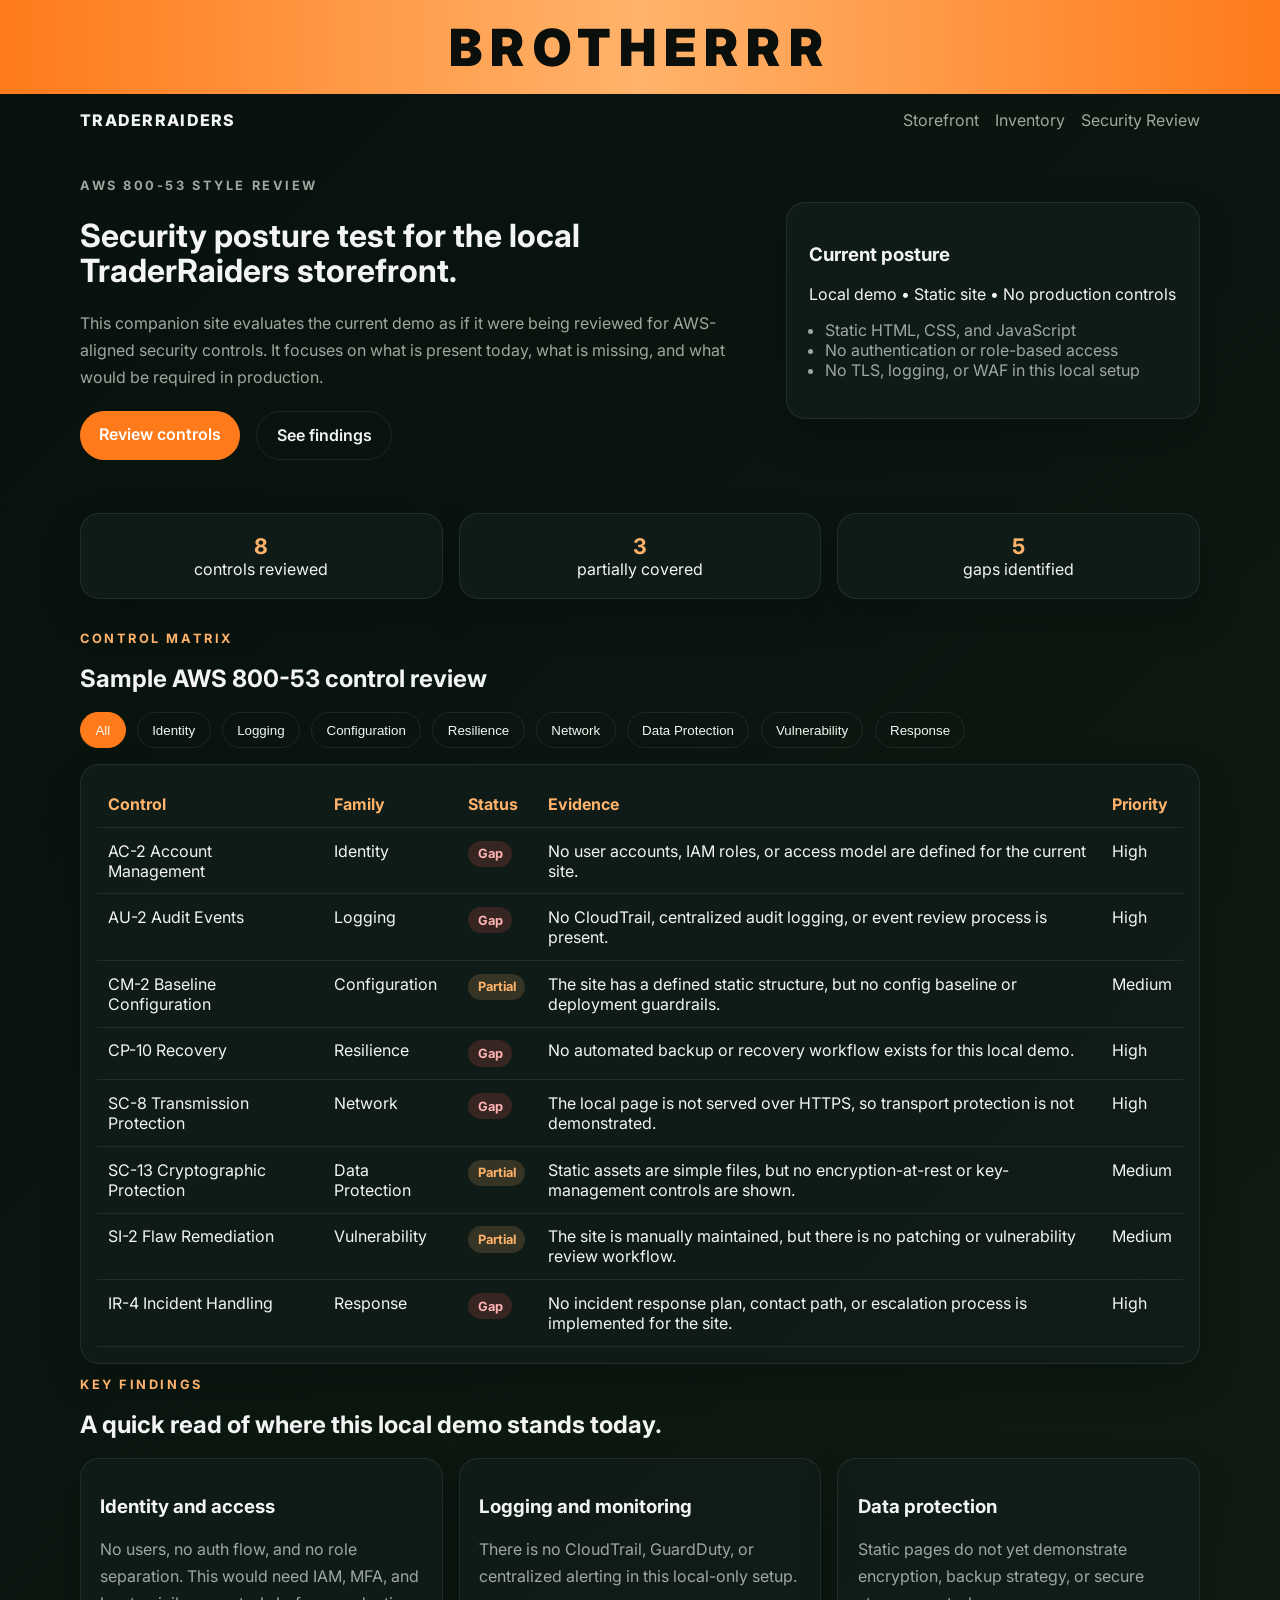
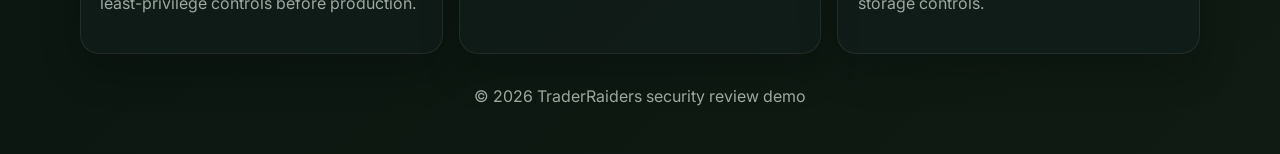
==== security-assessment/index.html @ fa013eb7 "Add storefront and security review demo" ====
<!DOCTYPE html>
<html lang="en">
  <head>
    <meta charset="UTF-8" />
    <meta name="viewport" content="width=device-width, initial-scale=1.0" />
    <title>TraderRaiders | AWS 800-53 Security Review</title>
    <meta
      name="description"
      content="A security assessment demo for the TraderRaiders storefront using AWS 800-53 control themes."
    />
    <link rel="preconnect" href="https://fonts.googleapis.com" />
    <link rel="preconnect" href="https://fonts.gstatic.com" crossorigin />
    <link
      href="https://fonts.googleapis.com/css2?family=Inter:wght@400;500;600;700;800&display=swap"
      rel="stylesheet"
    />
    <link rel="stylesheet" href="styles.css" />
  </head>
  <body>
    <div class="banner">BROTHERRR</div>
    <header class="hero">
      <nav class="nav container">
        <a href="../motorcycle-store-demo/index.html" class="brand">TraderRaiders</a>
        <div class="nav-links">
          <a href="../motorcycle-store-demo/index.html">Storefront</a>
          <a href="../motorcycle-store-demo/inventory.html">Inventory</a>
          <a href="index.html">Security Review</a>
        </div>
      </nav>

      <div class="container hero-grid">
        <div class="hero-copy">
          <p class="eyebrow">AWS 800-53 style review</p>
          <h1>Security posture test for the local TraderRaiders storefront.</h1>
          <p>
            This companion site evaluates the current demo as if it were being reviewed for AWS-aligned security controls.
            It focuses on what is present today, what is missing, and what would be required in production.
          </p>
          <div class="hero-actions">
            <a class="btn btn-primary" href="#controls">Review controls</a>
            <a class="btn btn-secondary" href="#findings">See findings</a>
          </div>
        </div>
        <div class="hero-card">
          <h3>Current posture</h3>
          <p>Local demo • Static site • No production controls</p>
          <ul>
            <li>Static HTML, CSS, and JavaScript</li>
            <li>No authentication or role-based access</li>
            <li>No TLS, logging, or WAF in this local setup</li>
          </ul>
        </div>
      </div>
    </header>

    <main>
      <section class="stats container">
        <div>
          <strong id="control-count">0</strong>
          <span>controls reviewed</span>
        </div>
        <div>
          <strong id="partial-count">0</strong>
          <span>partially covered</span>
        </div>
        <div>
          <strong id="gap-count">0</strong>
          <span>gaps identified</span>
        </div>
      </section>

      <section class="container" id="controls">
        <div class="section-heading">
          <p class="eyebrow">Control matrix</p>
          <h2>Sample AWS 800-53 control review</h2>
        </div>
        <div class="filters" id="family-filters"></div>
        <div class="table-card">
          <table>
            <thead>
              <tr>
                <th>Control</th>
                <th>Family</th>
                <th>Status</th>
                <th>Evidence</th>
                <th>Priority</th>
              </tr>
            </thead>
            <tbody id="control-table-body"></tbody>
          </table>
        </div>
      </section>

      <section class="container" id="findings">
        <div class="section-heading">
          <p class="eyebrow">Key findings</p>
          <h2>A quick read of where this local demo stands today.</h2>
        </div>
        <div class="findings-grid">
          <article class="finding-card">
            <h3>Identity and access</h3>
            <p>No users, no auth flow, and no role separation. This would need IAM, MFA, and least-privilege controls before production.</p>
          </article>
          <article class="finding-card">
            <h3>Logging and monitoring</h3>
            <p>There is no CloudTrail, GuardDuty, or centralized alerting in this local-only setup.</p>
          </article>
          <article class="finding-card">
            <h3>Data protection</h3>
            <p>Static pages do not yet demonstrate encryption, backup strategy, or secure storage controls.</p>
          </article>
        </div>
      </section>
    </main>

    <footer class="footer container">
      <p>© 2026 TraderRaiders security review demo</p>
    </footer>

    <script src="script.js"></script>
  </body>
</html>
---- security-assessment/styles.css ----
:root {
  --bg: #07110d;
  --panel: #111d18;
  --panel-2: #16251f;
  --text: #f3f5f2;
  --muted: #9ea8a1;
  --accent: #ff7a1a;
  --accent-2: #ffb36b;
  --border: rgba(255, 255, 255, 0.08);
}

* {
  box-sizing: border-box;
}

body {
  margin: 0;
  font-family: 'Inter', sans-serif;
  background: linear-gradient(135deg, var(--bg), #0f1b13);
  color: var(--text);
}

img {
  max-width: 100%;
  display: block;
}

.banner {
  background: linear-gradient(90deg, #ff7a1a, #ffb36b, #ff7a1a);
  color: #0b0f0c;
  text-align: center;
  font-size: clamp(2rem, 5vw, 3.2rem);
  font-weight: 900;
  letter-spacing: 0.16em;
  text-transform: uppercase;
  padding: 1rem 1.2rem;
}

.container {
  width: min(1120px, calc(100% - 2rem));
  margin: 0 auto;
}

.hero {
  padding-bottom: 2rem;
}

.nav {
  display: flex;
  justify-content: space-between;
  align-items: center;
  padding: 1rem 0;
}

.brand {
  color: var(--text);
  text-decoration: none;
  font-weight: 800;
  letter-spacing: 0.08em;
  text-transform: uppercase;
}

.nav-links {
  display: flex;
  gap: 1rem;
}

.nav-links a {
  color: var(--muted);
  text-decoration: none;
}

.hero-grid {
  display: grid;
  gap: 2rem;
  grid-template-columns: 1.3fr 0.8fr;
  align-items: center;
  padding-top: 1rem;
}

.eyebrow {
  color: var(--accent-2);
  text-transform: uppercase;
  letter-spacing: 0.2em;
  font-size: 0.8rem;
  font-weight: 700;
}

h1, h2, h3 {
  line-height: 1.1;
}

.hero-copy p {
  color: var(--muted);
  line-height: 1.7;
}

.hero-actions {
  display: flex;
  gap: 1rem;
  flex-wrap: wrap;
  margin-top: 1.2rem;
}

.btn {
  display: inline-block;
  padding: 0.85rem 1.2rem;
  border-radius: 999px;
  text-decoration: none;
  font-weight: 600;
}

.btn-primary {
  background: var(--accent);
  color: white;
}

.btn-secondary {
  border: 1px solid var(--border);
  color: var(--text);
}

.hero-card,
.table-card,
.finding-card,
.stats > div {
  background: rgba(17, 29, 24, 0.92);
  border: 1px solid var(--border);
  border-radius: 1.2rem;
  box-shadow: 0 18px 40px rgba(0, 0, 0, 0.2);
}

.hero-card {
  padding: 1.4rem;
}

.hero-card ul {
  color: var(--muted);
  padding-left: 1rem;
}

.stats {
  display: grid;
  gap: 1rem;
  grid-template-columns: repeat(3, minmax(0, 1fr));
  margin: 1.3rem auto 2rem;
}

.stats > div {
  padding: 1.2rem;
  text-align: center;
}

.stats strong {
  display: block;
  font-size: 1.35rem;
  color: var(--accent-2);
}

.section-heading {
  margin-bottom: 1rem;
}

.filters {
  display: flex;
  gap: 0.7rem;
  flex-wrap: wrap;
  margin-bottom: 1rem;
}

.filter {
  padding: 0.6rem 0.9rem;
  border-radius: 999px;
  border: 1px solid var(--border);
  background: transparent;
  color: var(--text);
  cursor: pointer;
}

.filter.active {
  background: var(--accent);
  border-color: var(--accent);
}

.table-card {
  padding: 1rem;
  overflow-x: auto;
}

table {
  width: 100%;
  border-collapse: collapse;
}

th, td {
  padding: 0.8rem 0.7rem;
  border-bottom: 1px solid var(--border);
  text-align: left;
  vertical-align: top;
}

th {
  color: var(--accent-2);
}

.status-pill {
  display: inline-block;
  padding: 0.35rem 0.6rem;
  border-radius: 999px;
  font-size: 0.8rem;
  font-weight: 700;
}

.status-partial {
  background: rgba(255, 179, 107, 0.16);
  color: var(--accent-2);
}

.status-gap {
  background: rgba(255, 90, 90, 0.16);
  color: #ffb4b4;
}

.status-good {
  background: rgba(80, 200, 120, 0.16);
  color: #bdf4c8;
}

.findings-grid {
  display: grid;
  gap: 1rem;
  grid-template-columns: repeat(3, minmax(0, 1fr));
  margin-bottom: 2rem;
}

.finding-card {
  padding: 1.2rem;
}

.finding-card p {
  color: var(--muted);
  line-height: 1.7;
}

.footer {
  padding: 0 0 2rem;
  color: var(--muted);
  text-align: center;
}

@media (max-width: 900px) {
  .hero-grid,
  .stats,
  .findings-grid {
    grid-template-columns: 1fr;
  }
}
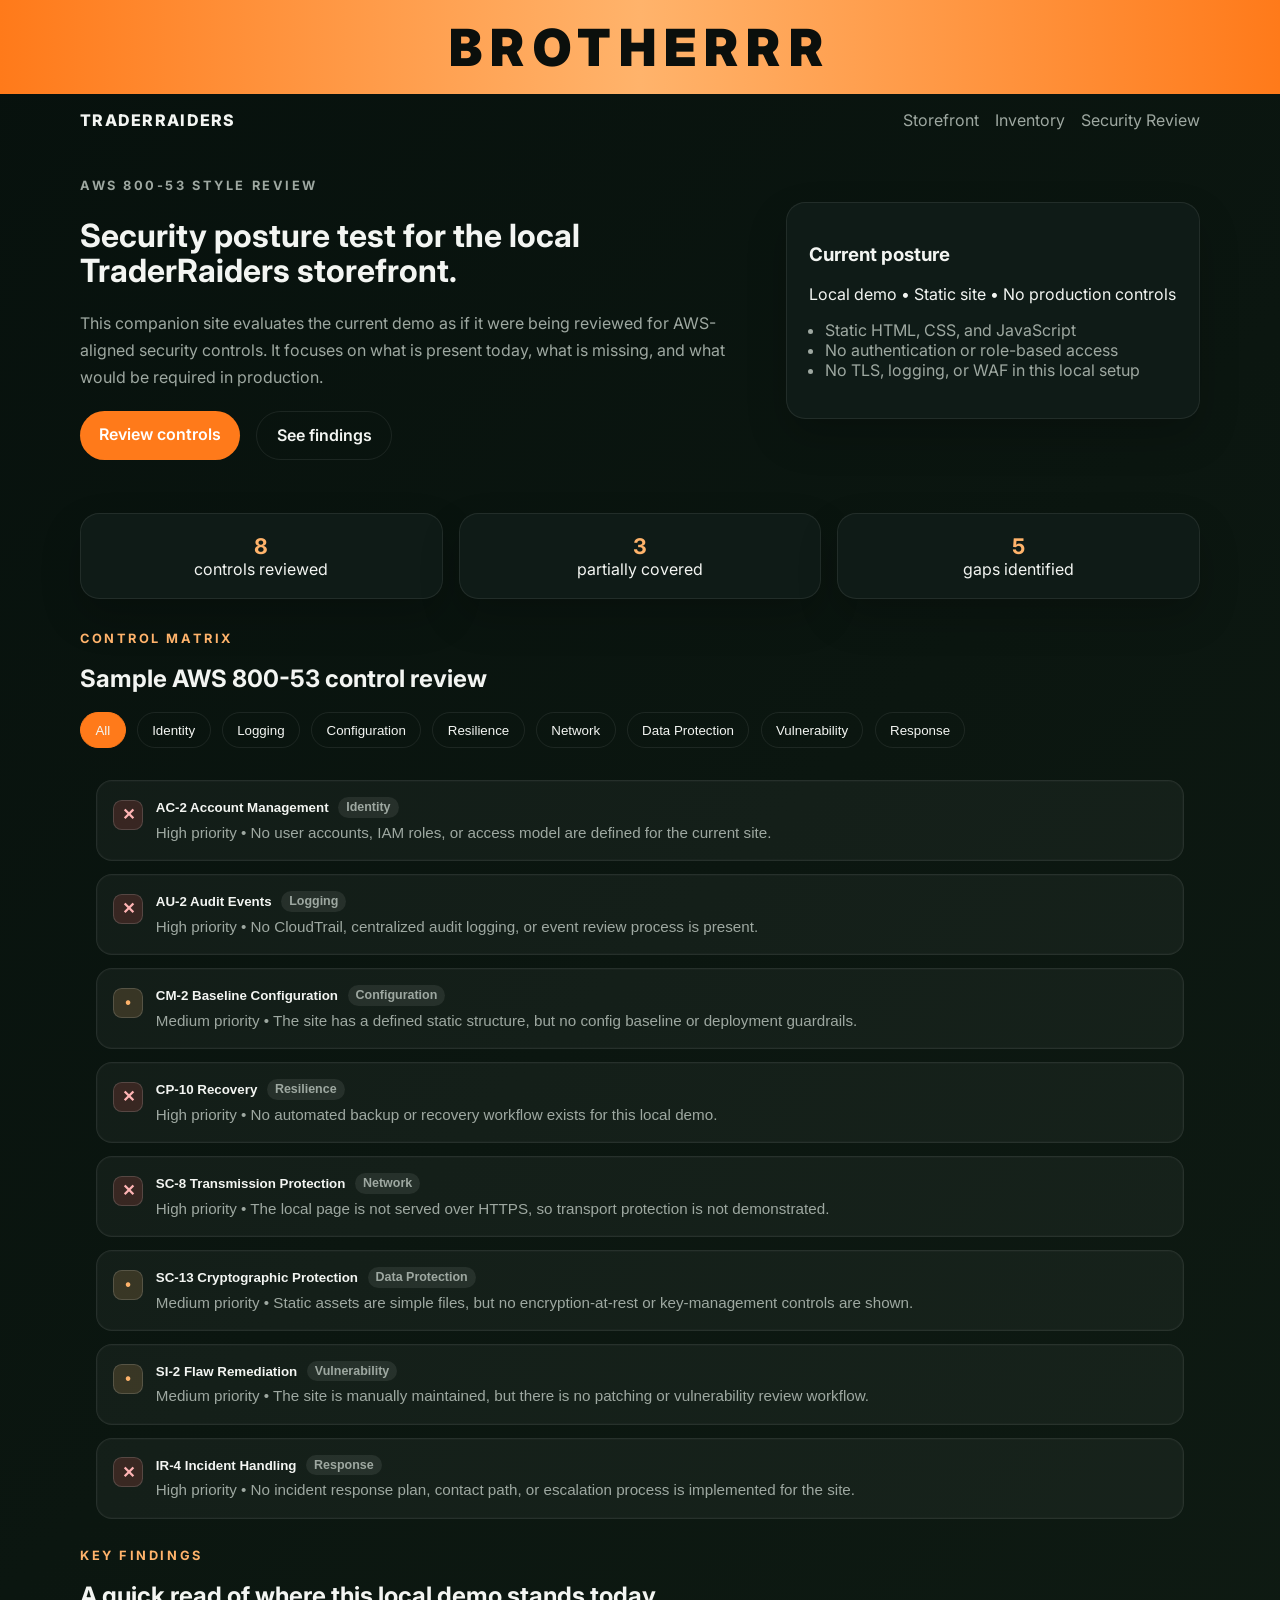
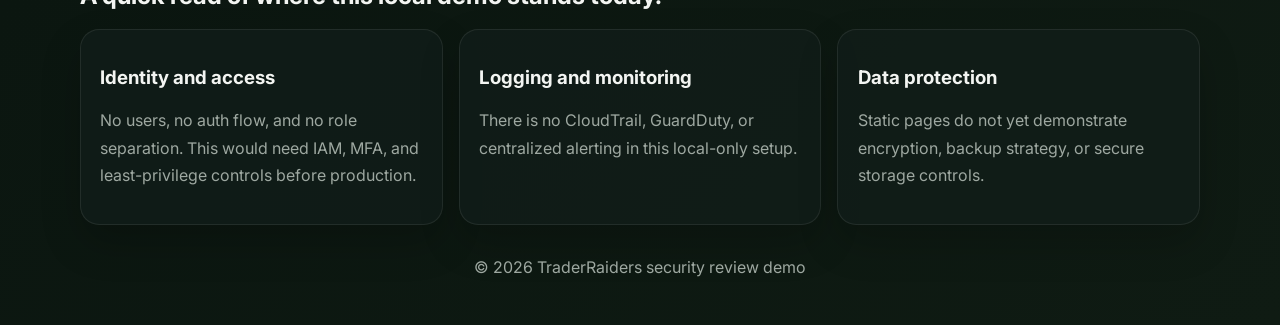
==== commit 86d8c95a: "Add expandable security checklist review" ====
--- a/security-assessment/index.html
+++ b/security-assessment/index.html
@@ -75,20 +75,7 @@
           <h2>Sample AWS 800-53 control review</h2>
         </div>
         <div class="filters" id="family-filters"></div>
-        <div class="table-card">
-          <table>
-            <thead>
-              <tr>
-                <th>Control</th>
-                <th>Family</th>
-                <th>Status</th>
-                <th>Evidence</th>
-                <th>Priority</th>
-              </tr>
-            </thead>
-            <tbody id="control-table-body"></tbody>
-          </table>
-        </div>
+        <div class="checklist-card" id="control-checklist"></div>
       </section>
 
       <section class="container" id="findings">
--- a/security-assessment/styles.css
+++ b/security-assessment/styles.css
@@ -182,25 +182,112 @@
   border-color: var(--accent);
 }
 
-.table-card {
+.checklist-card {
+  display: grid;
+  gap: 0.8rem;
   padding: 1rem;
-  overflow-x: auto;
-}
-
-table {
+}
+
+.control-item {
+  border: 1px solid var(--border);
+  border-radius: 1rem;
+  background: rgba(255, 255, 255, 0.04);
+  box-shadow: inset 0 0 0 1px rgba(255, 255, 255, 0.02);
+  overflow: hidden;
+}
+
+.control-toggle {
   width: 100%;
-  border-collapse: collapse;
-}
-
-th, td {
-  padding: 0.8rem 0.7rem;
-  border-bottom: 1px solid var(--border);
+  display: flex;
+  align-items: flex-start;
+  gap: 0.8rem;
+  padding: 1rem;
+  background: transparent;
+  border: 0;
+  color: var(--text);
   text-align: left;
-  vertical-align: top;
-}
-
-th {
-  color: var(--accent-2);
+  cursor: pointer;
+}
+
+.control-box {
+  width: 30px;
+  height: 30px;
+  flex-shrink: 0;
+  border-radius: 0.55rem;
+  border: 1px solid rgba(255, 255, 255, 0.15);
+  display: inline-flex;
+  align-items: center;
+  justify-content: center;
+  font-weight: 800;
+  font-size: 1rem;
+  margin-top: 0.15rem;
+}
+
+.control-box.good {
+  background: rgba(80, 200, 120, 0.16);
+  color: #8ff0a4;
+}
+
+.control-box.partial {
+  background: rgba(255, 179, 107, 0.16);
+  color: var(--accent-2);
+}
+
+.control-box.bad {
+  background: rgba(255, 90, 90, 0.16);
+  color: #ffb4b4;
+}
+
+.control-content {
+  flex: 1;
+}
+
+.control-title-row {
+  display: flex;
+  align-items: center;
+  gap: 0.6rem;
+  flex-wrap: wrap;
+  margin-bottom: 0.25rem;
+}
+
+.control-title {
+  font-weight: 700;
+}
+
+.control-badge {
+  display: inline-block;
+  padding: 0.2rem 0.5rem;
+  border-radius: 999px;
+  font-size: 0.78rem;
+  font-weight: 700;
+  background: rgba(255, 255, 255, 0.08);
+  color: var(--muted);
+}
+
+.control-meta {
+  color: var(--muted);
+  font-size: 0.95rem;
+  line-height: 1.5;
+}
+
+.control-details {
+  display: none;
+  padding: 0 1rem 1rem 3rem;
+  color: var(--muted);
+}
+
+.control-details.open {
+  display: block;
+}
+
+.control-details h4 {
+  margin: 0 0 0.3rem;
+  color: var(--accent-2);
+}
+
+.control-details p {
+  margin: 0 0 0.7rem;
+  line-height: 1.6;
 }
 
 .status-pill {
